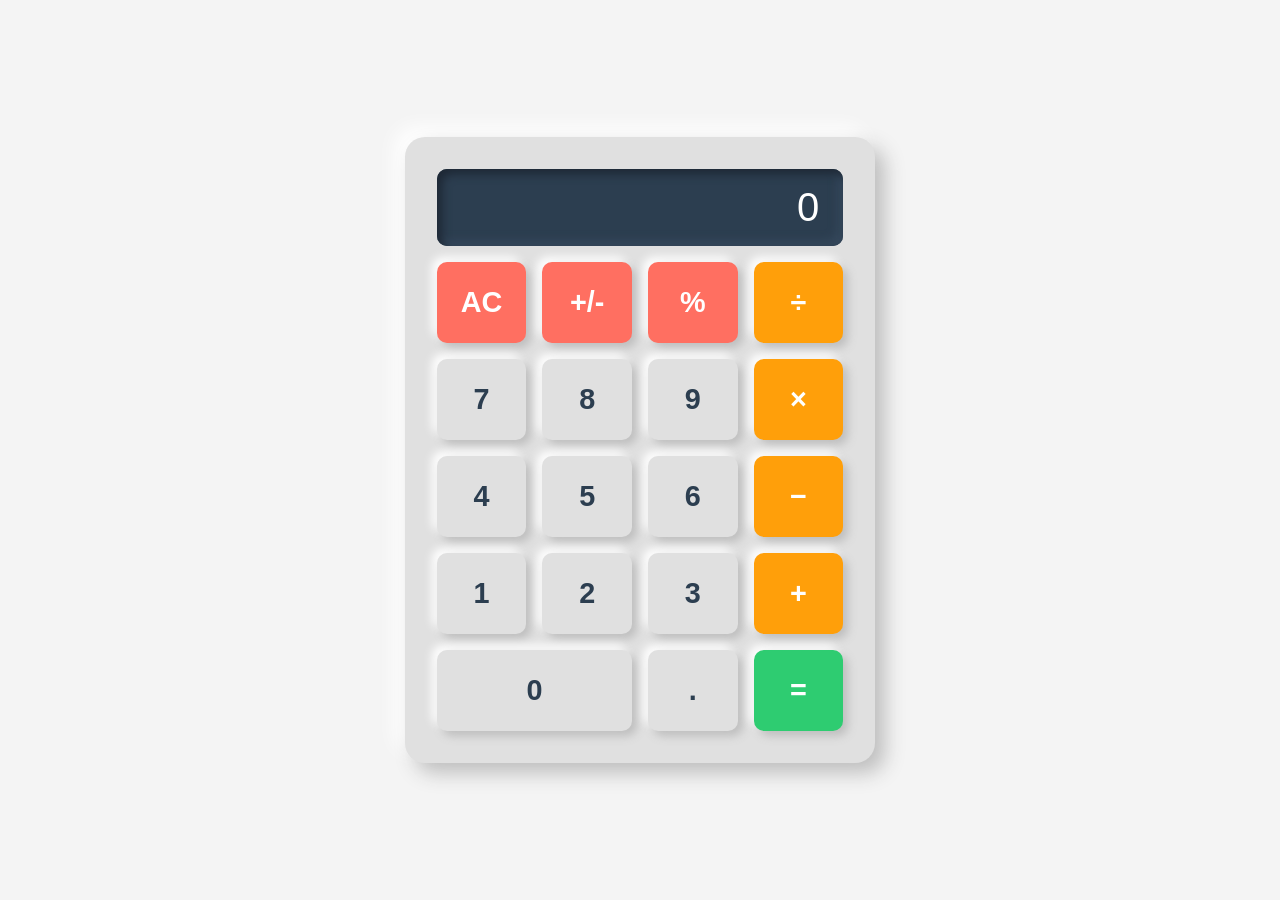
==== index.html @ 6269140e "Rename cal.html to index.html" ====
<!DOCTYPE html>
<html lang="en">
<head>
    <meta charset="UTF-8">
    <meta name="viewport" content="width=device-width, initial-scale=1.0">
    <title>Calculator</title>
    <link rel="stylesheet" href="cal.css">
</head>
<body>

    <div class="calculator">
        <div class="display">
            <span id="display">0</span>
        </div>
        <div class="button ac" id="AC" data-value="AC">AC</div>
        <div class="button sign" id="sign" data-value="sign">+/-</div>
        <div class="button percent" id="percent" data-value="percent">%</div>
        <div class="button operator" id="divide" data-value="/">÷</div>
        <div class="button number" data-value="7">7</div>
        <div class="button number" data-value="8">8</div>
        <div class="button number" data-value="9">9</div>
        <div class="button operator" id="multiply" data-value="*">×</div>
        <div class="button number" data-value="4">4</div>
        <div class="button number" data-value="5">5</div>
        <div class="button number" data-value="6">6</div>
        <div class="button operator" id="minus" data-value="-">−</div>
        <div class="button number" data-value="1">1</div>
        <div class="button number" data-value="2">2</div>
        <div class="button number" data-value="3">3</div>
        <div class="button operator" id="plus" data-value="+">+</div>
        <div class="button zero number" data-value="0">0</div>
        <div class="button number" data-value=".">.</div>
        <div class="button operator equals" id="equals" data-value="=">=</div>
    </div>
    <script src="cal.js"></script>
    
</body>
</html>
---- cal.css ----
/* General Reset */
* {
    margin: 0;
    padding: 0;
    box-sizing: border-box;
}

body {
    display: flex;
    justify-content: center;
    align-items: center;
    height: 100vh;
    background-color: #f4f4f4;
    font-family: 'Arial', sans-serif;
}

/* Calculator Container */
.calculator {
    display: grid;
    grid-template-columns: repeat(4, 1fr);
    gap: 1rem;
    padding: 2rem;
    background: #e0e0e0;
    border-radius: 20px;
    box-shadow: 10px 10px 20px #bebebe, -10px -10px 20px #ffffff;
    max-width: 100vw;
}

/* Display */
.display {
    grid-column: span 4;
    background: #2c3e50;
    color: white;
    text-align: right;
    padding: 1rem 1.5rem;
    font-size: 2.5rem;
    border-radius: 10px;
    box-shadow: inset 5px 5px 10px #1e2835, inset -5px -5px 10px #36495d;
}

/* Buttons */
.button {
    display: flex;
    justify-content: center;
    align-items: center;
    background: #e0e0e0;
    font-size: 1.8rem;
    font-weight: bold;
    color: #2c3e50;
    padding: 1.5rem;
    border-radius: 10px;
    box-shadow: 5px 5px 10px #bebebe, -5px -5px 10px #ffffff;
    cursor: pointer;
    transition: transform 0.2s, box-shadow 0.2s;
}

.button:hover {
    transform: scale(1.1);
    box-shadow: 3px 3px 6px #bebebe, -3px -3px 6px #ffffff;
}

.button:active {
    transform: scale(0.95);
    box-shadow: inset 5px 5px 10px #bebebe, inset -5px -5px 10px #ffffff;
}

/* Operators and Special Buttons */
.operator {
    background-color: #ff9f0a;
    color: white;
}

.equals {
    background-color: #2ecc71;
    color: white;
}

.ac, .sign, .percent {
    background-color: #ff6f61;
    color: white;
}

/* Zero Button */
.zero {
    grid-column: span 2;
}
@media screen and (max-width: 500px) {
    .calculator{
        width: 100vw;
    }
    .button{
        font-size: 1.5rem;
    }
}
@media screen and (max-width: 395px) {
    .calculator{
        width: 100vw;
        gap: 0.5rem;
    }
    .button{
        font-size: 1.0rem;
    }
}
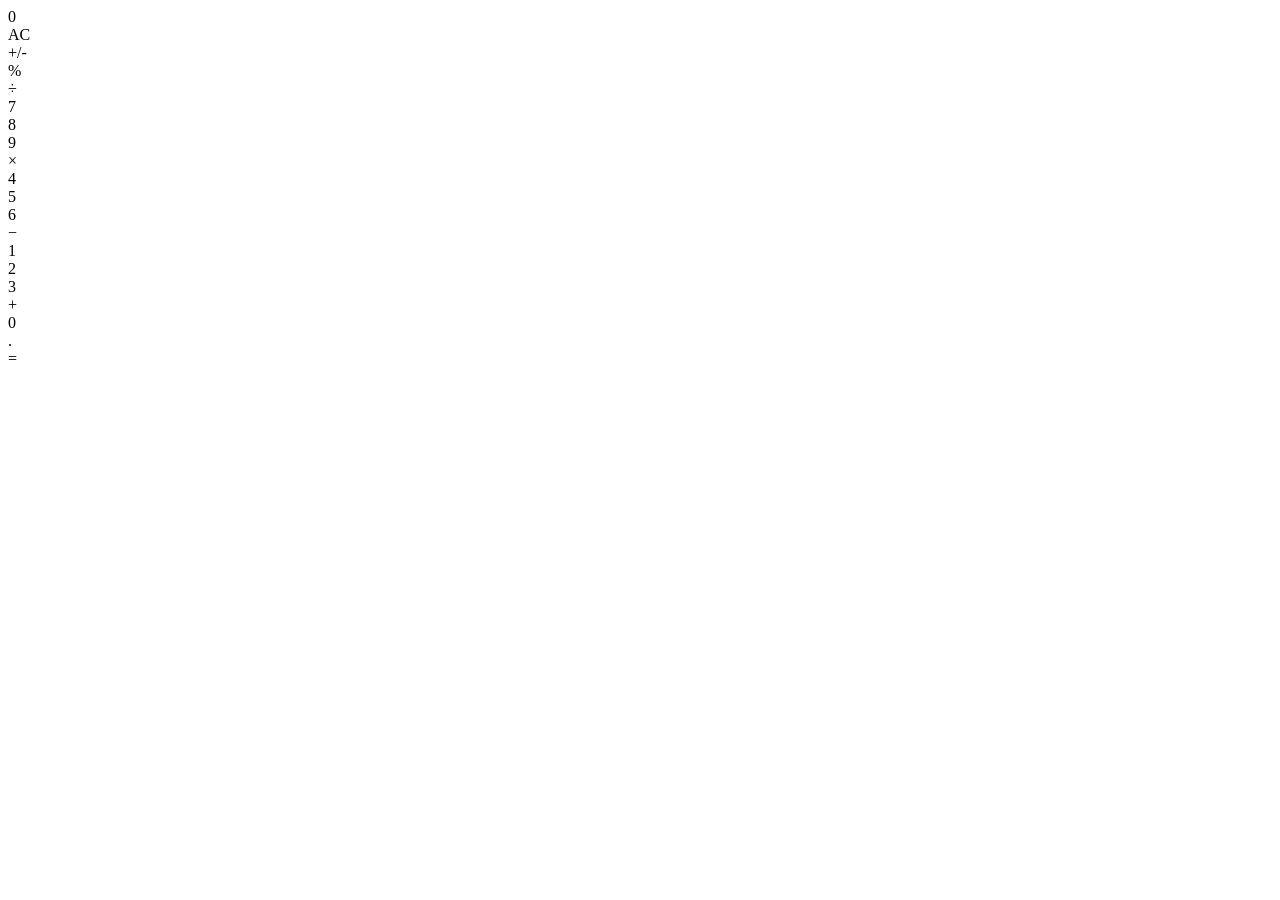
==== commit 912061d8: "Update index.html" ====
--- a/index.html
+++ b/index.html
@@ -4,7 +4,7 @@
     <meta charset="UTF-8">
     <meta name="viewport" content="width=device-width, initial-scale=1.0">
     <title>Calculator</title>
-    <link rel="stylesheet" href="cal.css">
+    <link rel="stylesheet" href="style.css">
 </head>
 <body>
 
@@ -32,7 +32,7 @@
         <div class="button number" data-value=".">.</div>
         <div class="button operator equals" id="equals" data-value="=">=</div>
     </div>
-    <script src="cal.js"></script>
+    <script src="index.js"></script>
     
 </body>
 </html>
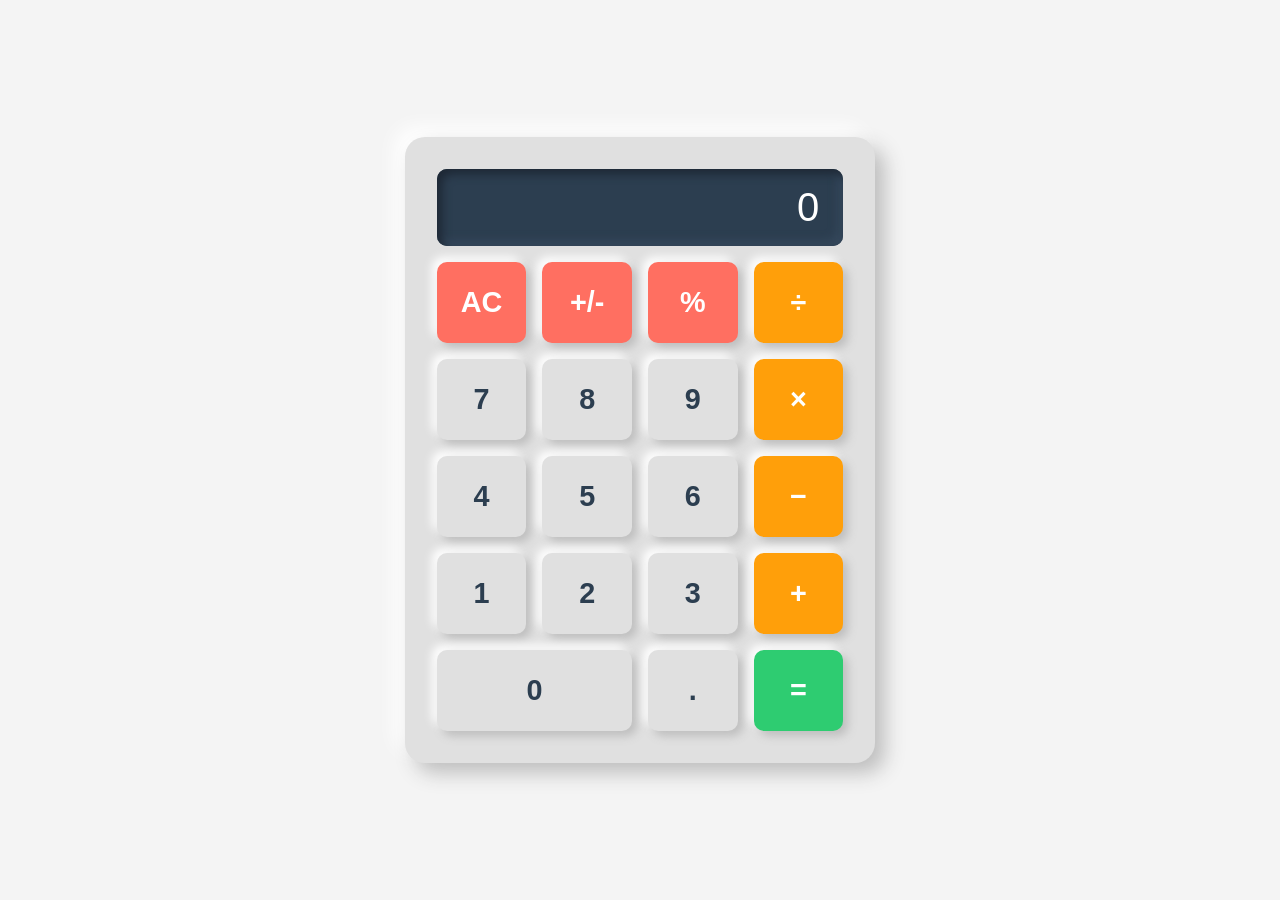
==== commit 0fab75b6: "Update index.html" ====
--- a/index.html
+++ b/index.html
@@ -32,7 +32,7 @@
         <div class="button number" data-value=".">.</div>
         <div class="button operator equals" id="equals" data-value="=">=</div>
     </div>
-    <script src="index.js"></script>
+    <script src="script.js"></script>
     
 </body>
 </html>
--- a/style.css
+++ b/style.css
@@ -0,0 +1,103 @@
+/* General Reset */
+* {
+    margin: 0;
+    padding: 0;
+    box-sizing: border-box;
+}
+
+body {
+    display: flex;
+    justify-content: center;
+    align-items: center;
+    height: 100vh;
+    background-color: #f4f4f4;
+    font-family: 'Arial', sans-serif;
+}
+
+/* Calculator Container */
+.calculator {
+    display: grid;
+    grid-template-columns: repeat(4, 1fr);
+    gap: 1rem;
+    padding: 2rem;
+    background: #e0e0e0;
+    border-radius: 20px;
+    box-shadow: 10px 10px 20px #bebebe, -10px -10px 20px #ffffff;
+    max-width: 100vw;
+}
+
+/* Display */
+.display {
+    grid-column: span 4;
+    background: #2c3e50;
+    color: white;
+    text-align: right;
+    padding: 1rem 1.5rem;
+    font-size: 2.5rem;
+    border-radius: 10px;
+    box-shadow: inset 5px 5px 10px #1e2835, inset -5px -5px 10px #36495d;
+}
+
+/* Buttons */
+.button {
+    display: flex;
+    justify-content: center;
+    align-items: center;
+    background: #e0e0e0;
+    font-size: 1.8rem;
+    font-weight: bold;
+    color: #2c3e50;
+    padding: 1.5rem;
+    border-radius: 10px;
+    box-shadow: 5px 5px 10px #bebebe, -5px -5px 10px #ffffff;
+    cursor: pointer;
+    transition: transform 0.2s, box-shadow 0.2s;
+}
+
+.button:hover {
+    transform: scale(1.1);
+    box-shadow: 3px 3px 6px #bebebe, -3px -3px 6px #ffffff;
+}
+
+.button:active {
+    transform: scale(0.95);
+    box-shadow: inset 5px 5px 10px #bebebe, inset -5px -5px 10px #ffffff;
+}
+
+/* Operators and Special Buttons */
+.operator {
+    background-color: #ff9f0a;
+    color: white;
+}
+
+.equals {
+    background-color: #2ecc71;
+    color: white;
+}
+
+.ac, .sign, .percent {
+    background-color: #ff6f61;
+    color: white;
+}
+
+/* Zero Button */
+.zero {
+    grid-column: span 2;
+}
+@media screen and (max-width: 500px) {
+    .calculator{
+        width: 100vw;
+    }
+    .button{
+        font-size: 1.5rem;
+    }
+}
+@media screen and (max-width: 395px) {
+    .calculator{
+        width: 100vw;
+        gap: 0.5rem;
+    }
+    .button{
+        font-size: 1.0rem;
+    }
+}
